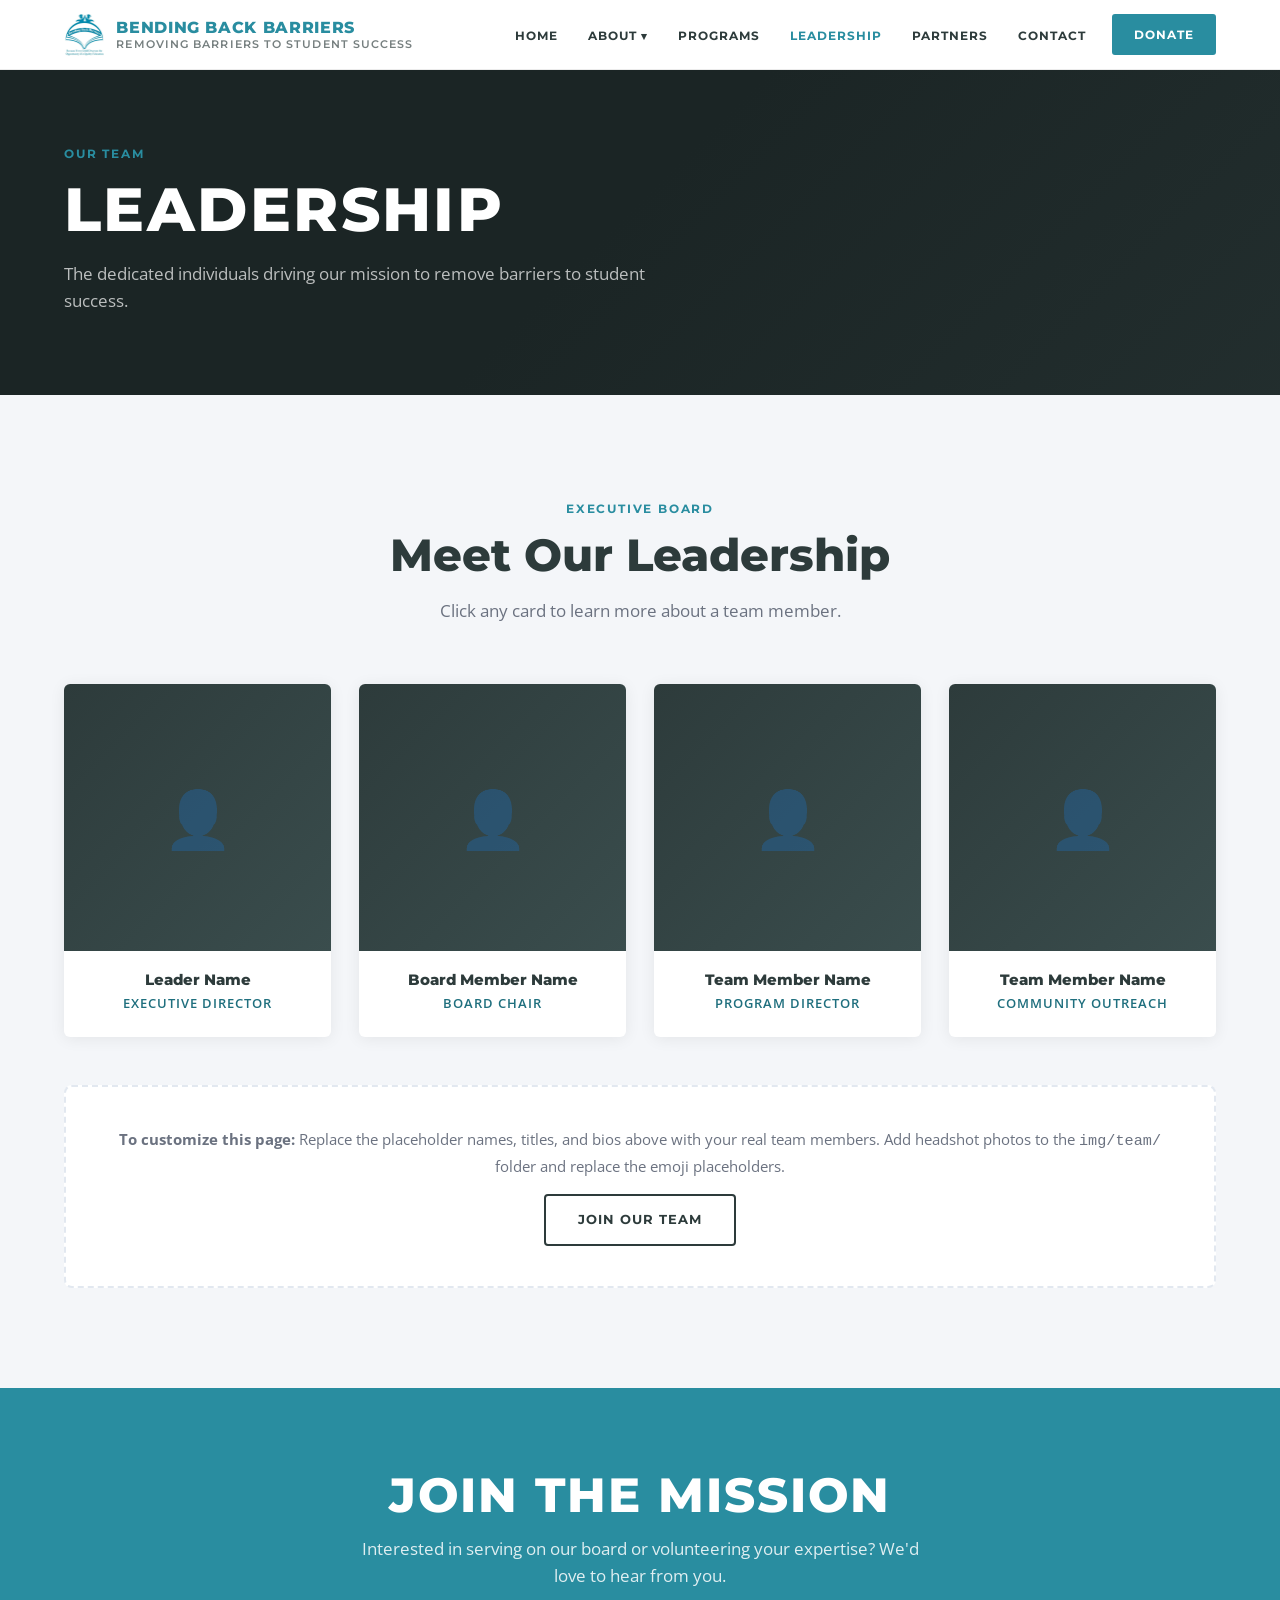
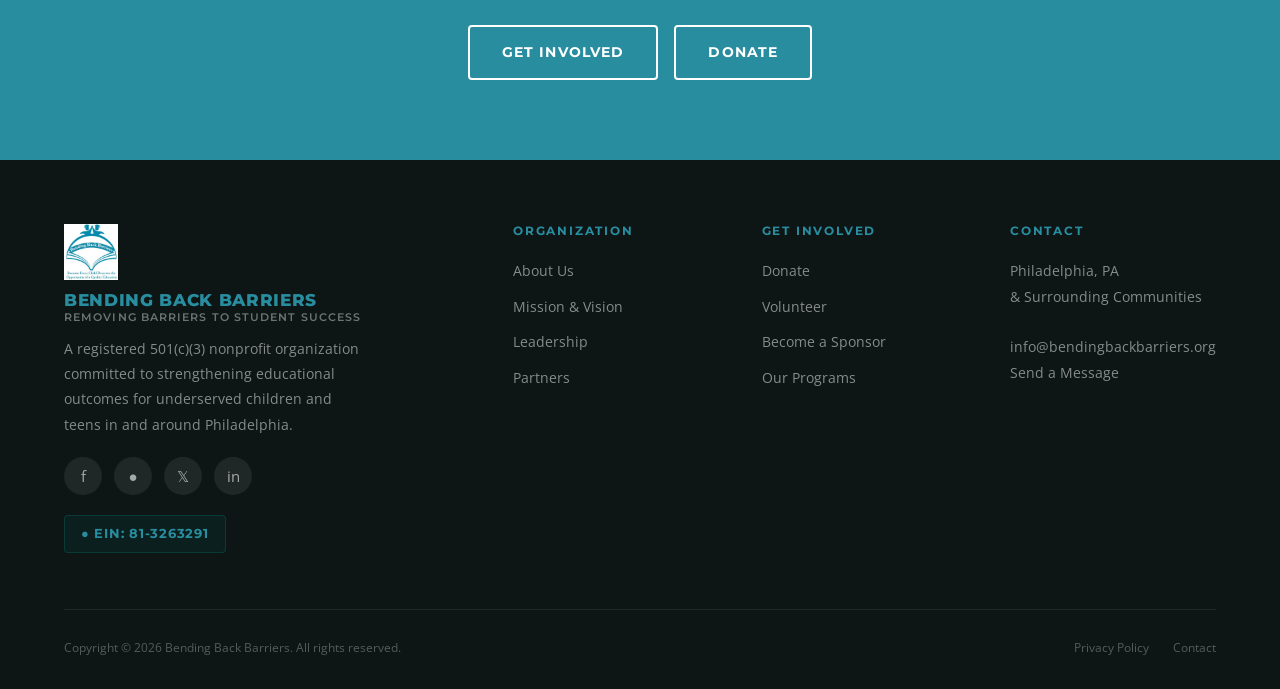
==== team.html @ 06e49d71 "Initial repository commit" ====
<!DOCTYPE html>
<html lang="en">
<head>
  <meta charset="UTF-8" />
  <meta name="viewport" content="width=device-width, initial-scale=1.0" />
  <meta name="description" content="Meet the leadership team behind Bending Back Barriers." />
  <title>Leadership | Bending Back Barriers</title>
  <link rel="preconnect" href="https://fonts.googleapis.com" />
  <link rel="preconnect" href="https://fonts.gstatic.com" crossorigin />
  <link href="https://fonts.googleapis.com/css2?family=Montserrat:wght@400;600;700;800;900&family=Open+Sans:wght@400;500;600&display=swap" rel="stylesheet" />
  <link rel="stylesheet" href="css/styles.css" />
  <link rel="icon" type="image/svg+xml" href="img/favicon.svg" />
  <style>
    .bio-modal-overlay {
      display: none;
      position: fixed;
      inset: 0;
      background: rgba(0,0,0,0.7);
      z-index: 2000;
      align-items: center;
      justify-content: center;
      padding: 24px;
    }
    .bio-modal-overlay.open { display: flex; }
    .bio-modal {
      background: var(--white);
      border-radius: 8px;
      max-width: 560px;
      width: 100%;
      padding: 40px;
      position: relative;
      max-height: 90vh;
      overflow-y: auto;
    }
    .bio-modal-close {
      position: absolute;
      top: 16px; right: 20px;
      background: none;
      border: none;
      font-size: 1.6rem;
      cursor: pointer;
      color: var(--gray);
      line-height: 1;
    }
    .bio-modal h3 {
      font-size: 1.3rem;
      color: var(--navy);
      margin-bottom: 4px;
    }
    .bio-modal .role {
      font-size: 0.8rem;
      text-transform: uppercase;
      letter-spacing: 0.1em;
      color: var(--gold-dark);
      font-weight: 700;
      margin-bottom: 20px;
    }
    .bio-modal p {
      color: var(--gray);
      font-size: 0.95rem;
      line-height: 1.8;
    }
    .team-card { cursor: pointer; }
  </style>
</head>
<body>

  <!-- NAVIGATION -->
  <nav id="navbar">
    <a href="index.html" class="nav-logo">
      <img src="img/Bending-Back-Barriers-Logo.png" alt="Bending Back Barriers logo" class="nav-logo-img" />
      <div class="nav-logo-text">Bending Back Barriers<span>Removing Barriers to Student Success</span></div>
    </a>
    <ul class="nav-links">
      <li><a href="index.html">Home</a></li>
      <li class="nav-dropdown">
        <a href="about.html">About</a>
        <ul class="dropdown-menu">
          <li><a href="about.html#mission">Mission &amp; Vision</a></li>
          <li><a href="about.html#values">Our Values</a></li>
          <li><a href="about.html#story">Our Story</a></li>
        </ul>
      </li>
      <li><a href="programs.html">Programs</a></li>
      <li><a href="team.html" class="active">Leadership</a></li>
      <li><a href="partners.html">Partners</a></li>
      <li><a href="contact.html">Contact</a></li>
      <li><a href="donate.html" class="btn btn-gold">Donate</a></li>
    </ul>
    <button class="hamburger" id="hamburger" aria-label="Open menu">
      <span></span><span></span><span></span>
    </button>
  </nav>
  <nav class="mobile-nav" id="mobile-nav">
    <a href="index.html">Home</a>
    <a href="about.html">About</a>
    <a href="programs.html">Programs</a>
    <a href="team.html">Leadership</a>
    <a href="partners.html">Partners</a>
    <a href="contact.html">Contact</a>
    <a href="donate.html" class="btn btn-gold">Donate Now</a>
  </nav>

  <!-- PAGE HERO -->
  <section class="page-hero">
    <div class="container">
      <div class="page-hero-content">
        <span class="section-label">Our Team</span>
        <h1>Leadership</h1>
        <p>The dedicated individuals driving our mission to remove barriers to student success.</p>
      </div>
    </div>
  </section>

  <!-- TEAM -->
  <section class="team-page">
    <div class="container">
      <div style="text-align:center;margin-bottom:16px;">
        <span class="section-label">Executive Board</span>
        <h2 class="section-title">Meet Our Leadership</h2>
        <p class="section-sub" style="margin:0 auto;">Click any card to learn more about a team member.</p>
      </div>

      <div class="team-page-grid">
        <!-- Add real team members below. Replace emoji with <img src="img/team/name.jpg" alt="Name"> -->

        <div class="team-card" onclick="openBio('Leader Name', 'Executive Director', 'Add a bio here. Describe this person\'s background, their passion for the mission, and their role within the organization.')">
          <div class="team-photo">👤</div>
          <div class="team-info">
            <h4>Leader Name</h4>
            <p>Executive Director</p>
          </div>
        </div>

        <div class="team-card" onclick="openBio('Board Member Name', 'Board Chair', 'Add a bio here. Describe this person\'s background, their passion for the mission, and their role within the organization.')">
          <div class="team-photo">👤</div>
          <div class="team-info">
            <h4>Board Member Name</h4>
            <p>Board Chair</p>
          </div>
        </div>

        <div class="team-card" onclick="openBio('Team Member Name', 'Program Director', 'Add a bio here. Describe this person\'s background, their passion for the mission, and their role within the organization.')">
          <div class="team-photo">👤</div>
          <div class="team-info">
            <h4>Team Member Name</h4>
            <p>Program Director</p>
          </div>
        </div>

        <div class="team-card" onclick="openBio('Team Member Name', 'Community Outreach Coordinator', 'Add a bio here. Describe this person\'s background, their passion for the mission, and their role within the organization.')">
          <div class="team-photo">👤</div>
          <div class="team-info">
            <h4>Team Member Name</h4>
            <p>Community Outreach</p>
          </div>
        </div>

        <!-- Add more team members by duplicating a .team-card block above -->
      </div>

      <div style="background:var(--white);border-radius:8px;padding:40px;margin-top:48px;border:2px dashed #e2e8f0;text-align:center;">
        <p style="color:var(--gray);font-size:0.95rem;margin-bottom:16px;">
          <strong>To customize this page:</strong> Replace the placeholder names, titles, and bios above with your real team members.
          Add headshot photos to the <code>img/team/</code> folder and replace the emoji placeholders.
        </p>
        <a href="contact.html" class="btn btn-outline-navy" style="font-size:0.8rem;">Join Our Team</a>
      </div>
    </div>
  </section>

  <!-- BIO MODAL -->
  <div class="bio-modal-overlay" id="bio-modal" onclick="closeBio(event)">
    <div class="bio-modal">
      <button class="bio-modal-close" onclick="closeBio()">&times;</button>
      <h3 id="bio-name"></h3>
      <div class="role" id="bio-role"></div>
      <p id="bio-text"></p>
    </div>
  </div>

  <!-- CTA -->
  <section id="cta-banner">
    <div class="container">
      <h2>Join the Mission</h2>
      <p>Interested in serving on our board or volunteering your expertise? We'd love to hear from you.</p>
      <div style="display:flex;gap:16px;justify-content:center;flex-wrap:wrap;">
        <a href="contact.html?interest=volunteer" class="btn btn-outline-navy">Get Involved</a>
        <a href="donate.html" class="btn btn-outline-navy">Donate</a>
      </div>
    </div>
  </section>

  <!-- FOOTER -->
  <footer id="footer">
    <div class="container">
      <div class="footer-grid">
        <div class="footer-brand">
          <img src="img/Bending-Back-Barriers-Logo.png" alt="Bending Back Barriers logo" class="footer-logo-img" />
          <div class="nav-logo-text">Bending Back Barriers<span>Removing Barriers to Student Success</span></div>
          <p>A registered 501(c)(3) nonprofit organization committed to strengthening educational outcomes for underserved children and teens in and around Philadelphia.</p>
          <div class="footer-social">
            <a href="#" class="social-btn" aria-label="Facebook">f</a>
            <a href="#" class="social-btn" aria-label="Instagram">&#9679;</a>
            <a href="#" class="social-btn" aria-label="Twitter/X">𝕏</a>
            <a href="#" class="social-btn" aria-label="LinkedIn">in</a>
          </div>
          <div class="ein-badge">&#9679; EIN: 81-3263291</div>
        </div>
        <div class="footer-col">
          <h4>Organization</h4>
          <ul>
            <li><a href="about.html">About Us</a></li>
            <li><a href="about.html#mission">Mission &amp; Vision</a></li>
            <li><a href="team.html">Leadership</a></li>
            <li><a href="partners.html">Partners</a></li>
          </ul>
        </div>
        <div class="footer-col">
          <h4>Get Involved</h4>
          <ul>
            <li><a href="donate.html">Donate</a></li>
            <li><a href="contact.html?interest=volunteer">Volunteer</a></li>
            <li><a href="contact.html?interest=partner">Become a Sponsor</a></li>
            <li><a href="programs.html">Our Programs</a></li>
          </ul>
        </div>
        <div class="footer-col">
          <h4>Contact</h4>
          <address>
            Philadelphia, PA<br/>&amp; Surrounding Communities<br/><br/>
            <a href="mailto:info@bendingbackbarriers.org">info@bendingbackbarriers.org</a><br/>
            <a href="contact.html">Send a Message</a>
          </address>
        </div>
      </div>
      <div class="footer-bottom">
        <p>Copyright &copy; <span id="year"></span> Bending Back Barriers. All rights reserved.</p>
        <div class="footer-bottom-links">
          <a href="privacy.html">Privacy Policy</a>
          <a href="contact.html">Contact</a>
        </div>
      </div>
    </div>
  </footer>

  <script src="js/main.js"></script>
  <script>
    document.getElementById('year').textContent = new Date().getFullYear();

    function openBio(name, role, bio) {
      document.getElementById('bio-name').textContent = name;
      document.getElementById('bio-role').textContent = role;
      document.getElementById('bio-text').textContent = bio;
      document.getElementById('bio-modal').classList.add('open');
      document.body.style.overflow = 'hidden';
    }

    function closeBio(e) {
      if (!e || e.target === document.getElementById('bio-modal') || e.currentTarget.tagName === 'BUTTON') {
        document.getElementById('bio-modal').classList.remove('open');
        document.body.style.overflow = '';
      }
    }
  </script>
</body>
</html>
---- css/styles.css ----
/* =============================================
   BENDING BACK BARRIERS — Main Stylesheet
   Inspired by vonmiller.org layout
   ============================================= */

/* --- Reset & Base --- */
*, *::before, *::after {
  box-sizing: border-box;
  margin: 0;
  padding: 0;
}

:root {
  /* Brand palette: Teal · White · Charcoal */
  --teal:          #298da0;
  --teal-dark:     #1f6f7e;
  --teal-light:    #e3f3f7;
  --charcoal:      #2D3B3B;
  --charcoal-dark: #1B2525;
  --charcoal-mid:  #3A4D4D;
  /* Legacy aliases — existing var() references resolve to new brand colors */
  --navy:      #2D3B3B;
  --navy-dark: #1B2525;
  --gold:      #298da0;
  --gold-dark: #1f6f7e;
  --white:   #ffffff;
  --light:   #f4f6f9;
  --gray:    #6b7280;
  --dark:    #1c1c1e;
  --font-heading: 'Montserrat', sans-serif;
  --font-body:    'Open Sans', sans-serif;
}

html { scroll-behavior: smooth; }

body {
  font-family: var(--font-body);
  color: var(--dark);
  background: var(--white);
  line-height: 1.6;
}

img { max-width: 100%; height: auto; display: block; }
a  { text-decoration: none; color: inherit; }
ul { list-style: none; }

/* --- Typography --- */
h1, h2, h3, h4, h5 {
  font-family: var(--font-heading);
  font-weight: 800;
  line-height: 1.15;
}

/* --- Utility --- */
.container {
  width: 90%;
  max-width: 1200px;
  margin: 0 auto;
}

.btn {
  display: inline-block;
  padding: 14px 32px;
  border-radius: 4px;
  font-family: var(--font-heading);
  font-weight: 700;
  font-size: 0.9rem;
  letter-spacing: 0.08em;
  text-transform: uppercase;
  cursor: pointer;
  transition: background 0.25s, color 0.25s, transform 0.15s;
  border: 2px solid transparent;
}
.btn:hover { transform: translateY(-2px); }

.btn-gold {
  background: var(--teal);
  color: var(--white);
  border-color: var(--teal);
}
.btn-gold:hover { background: var(--teal-dark); border-color: var(--teal-dark); }

.btn-outline-white {
  background: transparent;
  color: var(--white);
  border-color: var(--white);
}
.btn-outline-white:hover { background: var(--white); color: var(--charcoal-dark); }

.btn-outline-navy {
  background: transparent;
  color: var(--charcoal);
  border-color: var(--charcoal);
}
.btn-outline-navy:hover { background: var(--charcoal); color: var(--white); }

.section-label {
  display: inline-block;
  font-family: var(--font-heading);
  font-size: 0.75rem;
  font-weight: 700;
  letter-spacing: 0.15em;
  text-transform: uppercase;
  color: var(--teal);
  margin-bottom: 12px;
}

.section-title {
  font-size: clamp(1.8rem, 4vw, 2.8rem);
  color: var(--charcoal);
  margin-bottom: 16px;
}

.section-title.light { color: var(--white); }

.section-sub {
  font-size: 1.05rem;
  color: var(--gray);
  max-width: 640px;
  margin-bottom: 40px;
}

.section-sub.light { color: rgba(255,255,255,0.8); }

/* =============================================
   NAVIGATION
   ============================================= */
#navbar {
  position: fixed;
  top: 0; left: 0; right: 0;
  z-index: 1000;
  background: var(--white);
  border-bottom: 1px solid rgba(0,0,0,0.08);
  padding: 0 5%;
  height: 70px;
  display: flex;
  align-items: center;
  justify-content: space-between;
  transition: box-shadow 0.3s;
}

#navbar.scrolled {
  box-shadow: 0 2px 20px rgba(0,0,0,0.1);
}

.nav-logo {
  display: flex;
  align-items: center;
  gap: 12px;
}

.nav-logo-img {
  height: 42px;
  width: auto;
  object-fit: contain;
}

.nav-logo-text {
  font-family: var(--font-heading);
  font-weight: 800;
  font-size: 1rem;
  color: var(--teal);
  line-height: 1.2;
  text-transform: uppercase;
  letter-spacing: 0.04em;
}

.nav-logo-text span {
  display: block;
  color: var(--charcoal);
  font-size: 0.68rem;
  letter-spacing: 0.1em;
  font-weight: 600;
  opacity: 0.65;
}

.nav-links {
  display: flex;
  align-items: center;
  gap: 6px;
}

.nav-links a {
  color: var(--charcoal);
  font-family: var(--font-heading);
  font-size: 0.78rem;
  font-weight: 700;
  letter-spacing: 0.08em;
  text-transform: uppercase;
  padding: 8px 12px;
  border-radius: 3px;
  transition: color 0.2s, background 0.2s;
}

.nav-links a:hover,
.nav-links a.active { color: var(--teal); }

.nav-links .btn-gold {
  padding: 9px 20px;
  font-size: 0.75rem;
  margin-left: 8px;
  color: var(--white) !important;
}

/* Dropdown */
.nav-dropdown {
  position: relative;
}
.nav-dropdown > a::after {
  content: ' ▾';
  font-size: 0.7rem;
}
.dropdown-menu {
  display: none;
  position: absolute;
  top: 100%;
  left: 0;
  background: var(--white);
  min-width: 200px;
  border-top: 3px solid var(--teal);
  box-shadow: 0 8px 24px rgba(0,0,0,0.12);
  z-index: 100;
}
.nav-dropdown:hover .dropdown-menu { display: block; }
.dropdown-menu a {
  display: block;
  padding: 12px 20px;
  font-size: 0.78rem;
  color: var(--charcoal);
  border-bottom: 1px solid rgba(0,0,0,0.06);
}
.dropdown-menu a:hover { background: var(--teal-light); color: var(--teal-dark); }

/* Hamburger */
.hamburger {
  display: none;
  flex-direction: column;
  gap: 5px;
  cursor: pointer;
  background: none;
  border: none;
  padding: 4px;
}
.hamburger span {
  width: 26px;
  height: 2px;
  background: var(--charcoal);
  border-radius: 2px;
  transition: all 0.3s;
}

/* Mobile nav */
.mobile-nav {
  display: none;
  position: fixed;
  top: 70px; left: 0; right: 0; bottom: 0;
  background: var(--charcoal-dark);
  z-index: 999;
  overflow-y: auto;
  padding: 24px 5%;
  flex-direction: column;
  gap: 4px;
}
.mobile-nav.open { display: flex; }
.mobile-nav a {
  color: var(--white);
  font-family: var(--font-heading);
  font-size: 1rem;
  font-weight: 700;
  text-transform: uppercase;
  letter-spacing: 0.08em;
  padding: 14px 0;
  border-bottom: 1px solid rgba(255,255,255,0.1);
}
.mobile-nav a:hover { color: var(--teal); }
.mobile-nav .btn-gold { margin-top: 20px; text-align: center; border-bottom: none; }

/* =============================================
   HERO
   ============================================= */
#hero {
  position: relative;
  min-height: 100vh;
  display: flex;
  align-items: center;
  background: var(--navy-dark);
  overflow: hidden;
}

.hero-bg {
  position: absolute;
  inset: 0;
  background-image: url('../img/hero-bg.jpg');
  background-size: cover;
  background-position: center;
  opacity: 0.22;
}

.hero-overlay {
  position: absolute;
  inset: 0;
  background: linear-gradient(135deg, var(--charcoal-dark) 45%, rgba(27,37,37,0.45) 100%);
}

.hero-content {
  position: relative;
  z-index: 2;
  padding: 120px 0 80px;
}

.hero-eyebrow {
  display: inline-flex;
  align-items: center;
  gap: 10px;
  font-family: var(--font-heading);
  font-size: 0.75rem;
  font-weight: 700;
  letter-spacing: 0.18em;
  text-transform: uppercase;
  color: var(--gold);
  margin-bottom: 20px;
}

.hero-eyebrow::before {
  content: '';
  width: 36px;
  height: 2px;
  background: var(--teal);
}

.hero-title {
  font-size: clamp(2.4rem, 7vw, 5.5rem);
  color: var(--white);
  text-transform: uppercase;
  letter-spacing: 0.02em;
  margin-bottom: 12px;
  max-width: 820px;
}

.hero-title .accent { color: var(--teal); }

.hero-subtitle {
  font-size: clamp(1rem, 2.5vw, 1.25rem);
  color: rgba(255,255,255,0.8);
  max-width: 580px;
  margin-bottom: 40px;
  font-weight: 400;
}

.hero-actions {
  display: flex;
  flex-wrap: wrap;
  gap: 16px;
}

.hero-stats {
  position: relative;
  z-index: 2;
  display: flex;
  gap: 48px;
  padding: 40px 0 80px;
  flex-wrap: wrap;
}

.hero-stat {
  text-align: left;
}

.hero-stat-number {
  font-family: var(--font-heading);
  font-size: 2.8rem;
  font-weight: 800;
  color: var(--teal);
  line-height: 1;
}

.hero-stat-label {
  font-size: 0.8rem;
  color: rgba(255,255,255,0.65);
  text-transform: uppercase;
  letter-spacing: 0.1em;
  font-weight: 600;
  margin-top: 4px;
}

/* =============================================
   HOW CAN YOU HELP
   ============================================= */
#help {
  background: var(--charcoal);
  padding: 80px 0;
}

.help-header {
  text-align: center;
  margin-bottom: 56px;
}

.help-header .section-title { color: var(--white); }
.help-header .section-label { font-size: 0.8rem; }

.help-header h2 {
  font-size: clamp(2rem, 5vw, 3.5rem);
  color: var(--white);
  text-transform: uppercase;
  letter-spacing: 0.04em;
}

.help-grid {
  display: grid;
  grid-template-columns: repeat(auto-fit, minmax(240px, 1fr));
  gap: 18px;
}

.help-card {
  background: var(--charcoal-dark);
  padding: 34px 24px;
  text-align: center;
  border: 1px solid rgba(255,255,255,0.12);
  transition: background 0.3s, color 0.3s, transform 0.25s, box-shadow 0.25s;
  display: flex;
  flex-direction: column;
  align-items: center;
  justify-content: center;
  gap: 22px;
  aspect-ratio: 1 / 1;
  min-height: 250px;
  position: relative;
  overflow: hidden;
}

.help-card::after {
  content: '';
  position: absolute;
  width: 120px;
  height: 120px;
  right: -70px;
  top: -70px;
  background: rgba(255,255,255,0.08);
  transform: rotate(45deg);
  transition: opacity 0.3s;
  opacity: 0;
}

.help-card:hover {
  background: var(--teal);
  transform: translateY(-6px);
  box-shadow: 0 18px 36px rgba(0, 0, 0, 0.28);
}

.help-card:hover::after {
  opacity: 1;
}

.help-icon {
  width: 86px;
  height: 86px;
  border: 3px solid rgba(255,255,255,0.95);
  border-radius: 8px;
  display: flex;
  align-items: center;
  justify-content: center;
  font-family: var(--font-heading);
  font-size: 0.7rem;
  font-weight: 800;
  letter-spacing: 0.12em;
  text-transform: uppercase;
  color: rgba(255,255,255,0.95);
  flex-shrink: 0;
}

.help-card h3 {
  font-size: clamp(1.65rem, 2.8vw, 2.55rem);
  color: var(--white);
  text-transform: uppercase;
  letter-spacing: 0.03em;
  line-height: 1.12;
}

/* =============================================
   ABOUT / MISSION
   ============================================= */
#about {
  padding: 100px 0;
  background: var(--white);
}

.about-grid {
  display: grid;
  grid-template-columns: 1fr 1fr;
  gap: 80px;
  align-items: center;
}

.about-image-wrap {
  position: relative;
}

.about-image-wrap::before {
  content: '';
  position: absolute;
  top: -20px;
  left: -20px;
  right: 20px;
  bottom: 20px;
  border: 4px solid var(--teal);
  z-index: 0;
  border-radius: 4px;
}

.about-image-wrap img,
.about-image-placeholder {
  position: relative;
  z-index: 1;
  width: 100%;
  border-radius: 4px;
}

.about-image-placeholder {
  aspect-ratio: 4/3;
  background: linear-gradient(135deg, var(--charcoal) 0%, var(--charcoal-dark) 100%);
  display: flex;
  flex-direction: column;
  align-items: center;
  justify-content: center;
  color: var(--white);
  font-family: var(--font-heading);
  font-size: 0.85rem;
  text-transform: uppercase;
  letter-spacing: 0.1em;
  gap: 12px;
  opacity: 0.9;
}

.about-image-placeholder span { font-size: 3rem; }

.about-text .section-label { margin-bottom: 8px; }

.about-text h2 {
  font-size: clamp(1.8rem, 3.5vw, 2.6rem);
  color: var(--charcoal);
  margin-bottom: 20px;
}

.about-text p {
  color: #4a5568;
  margin-bottom: 16px;
  font-size: 1rem;
}

.about-text .btn { margin-top: 12px; }

/* Mission / Vision cards */
.mv-grid {
  display: grid;
  grid-template-columns: 1fr 1fr;
  gap: 24px;
  margin-top: 40px;
}

.mv-card {
  background: var(--teal-light);
  border-left: 5px solid var(--teal);
  padding: 28px 28px;
  border-radius: 0 4px 4px 0;
}

.mv-card h4 {
  font-size: 0.75rem;
  text-transform: uppercase;
  letter-spacing: 0.15em;
  color: var(--teal-dark);
  margin-bottom: 10px;
}

.mv-card p {
  font-size: 0.9rem;
  color: #4a5568;
  line-height: 1.7;
  margin: 0;
}

/* =============================================
   IMPACT NUMBERS
   ============================================= */
#impact {
  background: var(--charcoal-dark);
  padding: 80px 0;
}

.impact-header {
  text-align: center;
  margin-bottom: 56px;
}

.impact-grid {
  display: grid;
  grid-template-columns: repeat(auto-fit, minmax(200px, 1fr));
  gap: 32px;
  text-align: center;
}

.impact-item {
  padding: 32px 16px;
  border: 1px solid rgba(255,255,255,0.1);
  border-radius: 4px;
  transition: border-color 0.3s;
}

.impact-item:hover { border-color: var(--teal); }

.impact-number {
  font-family: var(--font-heading);
  font-size: 3rem;
  font-weight: 800;
  color: var(--teal);
  line-height: 1;
  margin-bottom: 8px;
}

.impact-label {
  font-size: 0.85rem;
  color: rgba(255,255,255,0.7);
  text-transform: uppercase;
  letter-spacing: 0.12em;
  font-weight: 600;
}

/* =============================================
   PROGRAMS
   ============================================= */
#programs {
  padding: 100px 0;
  background: var(--light);
}

.programs-header {
  text-align: center;
  margin-bottom: 60px;
}

.programs-header .section-sub { margin: 0 auto 40px; }

.programs-grid {
  display: grid;
  grid-template-columns: repeat(auto-fit, minmax(300px, 1fr));
  gap: 28px;
}

.program-card {
  background: var(--white);
  border-radius: 6px;
  overflow: hidden;
  box-shadow: 0 2px 16px rgba(0,0,0,0.07);
  transition: transform 0.3s, box-shadow 0.3s;
}

.program-card:hover {
  transform: translateY(-6px);
  box-shadow: 0 12px 32px rgba(0,0,0,0.13);
}

.program-card-top {
  height: 5px;
  background: var(--teal);
}

.program-card-body {
  padding: 32px 28px 36px;
}

.program-icon {
  font-size: 2.2rem;
  margin-bottom: 16px;
}

.program-card h3 {
  font-size: 1.1rem;
  color: var(--charcoal);
  margin-bottom: 12px;
  text-transform: uppercase;
  letter-spacing: 0.06em;
}

.program-card p {
  font-size: 0.9rem;
  color: var(--gray);
  line-height: 1.75;
}

/* =============================================
   INFO CARDS (Impact / Need / Why — like vonmiller)
   ============================================= */
#info-cards {
  padding: 100px 0 110px;
  background: var(--charcoal-dark);
}

.info-cards-header {
  text-align: left;
  margin-bottom: 54px;
}

.info-cards-header .section-title {
  color: var(--white);
}

.info-cards-grid {
  display: grid;
  grid-template-columns: repeat(3, 1fr);
  gap: 48px;
}

.info-card {
  padding: 0;
  text-align: left;
}

.info-image-placeholder {
  width: 100%;
  aspect-ratio: 16 / 9;
  margin-bottom: 24px;
  background: linear-gradient(135deg, rgba(255,255,255,0.18), rgba(255,255,255,0.07));
  border: 1px solid rgba(255,255,255,0.18);
  color: rgba(255,255,255,0.78);
  display: flex;
  align-items: center;
  justify-content: center;
  font-family: var(--font-heading);
  font-weight: 700;
  font-size: 0.75rem;
  letter-spacing: 0.1em;
  text-transform: uppercase;
}

.info-card h3 {
  font-size: 2.2rem;
  color: var(--white);
  text-transform: uppercase;
  letter-spacing: 0.03em;
  margin-bottom: 20px;
}

.info-card p {
  font-size: 1.04rem;
  color: rgba(255,255,255,0.88);
  line-height: 1.55;
  margin-bottom: 0;
  max-width: 98%;
}

/* =============================================
   TEAM SECTION
   ============================================= */
#team-preview {
  padding: 100px 0;
  background: var(--light);
}

.team-header {
  text-align: center;
  margin-bottom: 60px;
}

.team-grid {
  display: grid;
  grid-template-columns: repeat(auto-fit, minmax(220px, 1fr));
  gap: 28px;
}

.team-card {
  background: var(--white);
  border-radius: 6px;
  overflow: hidden;
  text-align: center;
  box-shadow: 0 2px 16px rgba(0,0,0,0.07);
  transition: transform 0.3s;
}

.team-card:hover { transform: translateY(-4px); }

.team-photo {
  width: 100%;
  aspect-ratio: 1;
  background: linear-gradient(135deg, var(--charcoal) 0%, var(--charcoal-mid) 100%);
  display: flex;
  align-items: center;
  justify-content: center;
  font-size: 3.5rem;
  color: rgba(255,255,255,0.3);
}

.team-info {
  padding: 20px 16px 24px;
}

.team-info h4 {
  font-size: 0.95rem;
  color: var(--charcoal);
  margin-bottom: 4px;
}

.team-info p {
  font-size: 0.8rem;
  color: var(--teal-dark);
  text-transform: uppercase;
  letter-spacing: 0.08em;
  font-weight: 600;
}

/* =============================================
   PARTNERS / SPONSORS
   ============================================= */
#partners {
  padding: 80px 0;
  background: var(--charcoal-dark);
}

.partners-header {
  text-align: center;
  margin-bottom: 48px;
}

.partners-header h2 {
  font-size: 0.85rem;
  color: var(--charcoal);
  font-weight: 700;
  letter-spacing: 0.2em;
  text-transform: uppercase;
  color: rgba(255,255,255,0.5);
}

.partners-header h2 span {
  color: var(--teal);
}

.partners-logos {
  display: flex;
  flex-wrap: wrap;
  gap: 24px;
  justify-content: center;
  align-items: center;
}

.partner-badge {
  background: rgba(255,255,255,0.06);
  border: 1px solid rgba(255,255,255,0.1);
  border-radius: 6px;
  padding: 20px 36px;
  font-family: var(--font-heading);
  font-size: 0.85rem;
  font-weight: 700;
  color: rgba(255,255,255,0.6);
  letter-spacing: 0.05em;
  text-transform: uppercase;
  transition: background 0.3s, color 0.3s;
}

.partner-badge:hover {
  background: rgba(0,137,123,0.15);
  color: var(--teal);
  border-color: var(--teal);
}

/* =============================================
   CTA BANNER
   ============================================= */
#cta-banner {
  background: var(--teal);
  padding: 80px 0;
  text-align: center;
}

#cta-banner h2 {
  font-size: clamp(1.8rem, 4vw, 3rem);
  color: var(--white);
  text-transform: uppercase;
  letter-spacing: 0.04em;
  margin-bottom: 12px;
}

#cta-banner p {
  font-size: 1.05rem;
  color: rgba(255,255,255,0.85);
  max-width: 560px;
  margin: 0 auto 36px;
}

/* On teal banner, outline buttons use white */
#cta-banner .btn-outline-navy {
  color: var(--white);
  border-color: var(--white);
  background: transparent;
}
#cta-banner .btn-outline-navy:hover {
  background: var(--white);
  color: var(--teal);
}

/* =============================================
   FOOTER
   ============================================= */
#footer {
  background: #0d1515;
  padding: 64px 0 32px;
}

.footer-grid {
  display: grid;
  grid-template-columns: 2fr 1fr 1fr 1fr;
  gap: 48px;
  margin-bottom: 56px;
}

.footer-brand p {
  font-size: 0.88rem;
  color: rgba(255,255,255,0.5);
  max-width: 300px;
  line-height: 1.8;
  margin: 12px 0 20px;
}

/* Teal logo clearly visible on dark footer */
#footer .nav-logo-text {
  color: var(--teal);
  font-size: 1.05rem;
}
#footer .nav-logo-text span {
  color: rgba(255,255,255,0.4);
  opacity: 1;
}

.footer-logo-img {
  height: 56px;
  width: auto;
  margin-bottom: 10px;
  object-fit: contain;
}

.footer-social {
  display: flex;
  gap: 12px;
  margin-top: 4px;
}

.social-btn {
  width: 38px;
  height: 38px;
  background: rgba(255,255,255,0.08);
  border-radius: 50%;
  display: flex;
  align-items: center;
  justify-content: center;
  font-size: 0.95rem;
  color: rgba(255,255,255,0.6);
  transition: background 0.2s, color 0.2s;
}

.social-btn:hover { background: var(--teal); color: var(--white); }

.footer-col h4 {
  font-family: var(--font-heading);
  font-size: 0.75rem;
  font-weight: 700;
  letter-spacing: 0.15em;
  text-transform: uppercase;
  color: var(--teal);
  margin-bottom: 20px;
}

.footer-col ul {
  display: flex;
  flex-direction: column;
  gap: 10px;
}

.footer-col ul li a {
  font-size: 0.88rem;
  color: rgba(255,255,255,0.5);
  transition: color 0.2s;
}

.footer-col ul li a:hover { color: var(--white); }

.footer-col address {
  font-style: normal;
  font-size: 0.88rem;
  color: rgba(255,255,255,0.5);
  line-height: 1.8;
}

.footer-col address a {
  color: rgba(255,255,255,0.5);
  transition: color 0.2s;
}

.footer-col address a:hover { color: var(--white); }

.footer-bottom {
  border-top: 1px solid rgba(255,255,255,0.08);
  padding-top: 28px;
  display: flex;
  justify-content: space-between;
  align-items: center;
  flex-wrap: wrap;
  gap: 16px;
}

.footer-bottom p {
  font-size: 0.78rem;
  color: rgba(255,255,255,0.3);
}

.footer-bottom a {
  color: rgba(255,255,255,0.3);
  font-size: 0.78rem;
  transition: color 0.2s;
}

.footer-bottom a:hover { color: var(--white); }

.footer-bottom-links {
  display: flex;
  gap: 24px;
}

/* =============================================
   PAGE HERO (inner pages)
   ============================================= */
.page-hero {
  background: var(--charcoal-dark);
  padding: 140px 0 80px;
  position: relative;
  overflow: hidden;
}

.page-hero::before {
  content: '';
  position: absolute;
  inset: 0;
  background: linear-gradient(135deg, var(--charcoal-dark) 50%, rgba(45,59,59,0.4));
}

.page-hero-content {
  position: relative;
  z-index: 2;
}

.page-hero-content .section-label { margin-bottom: 12px; }

.page-hero-content h1 {
  font-size: clamp(2rem, 5vw, 3.8rem);
  color: var(--white);
  text-transform: uppercase;
  letter-spacing: 0.04em;
  margin-bottom: 16px;
}

.page-hero-content p {
  font-size: 1.05rem;
  color: rgba(255,255,255,0.7);
  max-width: 600px;
}

/* =============================================
   ABOUT PAGE
   ============================================= */
.about-page-section {
  padding: 100px 0;
}

.about-page-section.alt { background: var(--light); }

.two-col {
  display: grid;
  grid-template-columns: 1fr 1fr;
  gap: 72px;
  align-items: start;
}

.two-col.flip { direction: rtl; }
.two-col.flip > * { direction: ltr; }

.content-block h2 {
  font-size: clamp(1.6rem, 3vw, 2.2rem);
  color: var(--charcoal);
  margin-bottom: 20px;
}

.content-block p {
  color: #4a5568;
  font-size: 0.97rem;
  line-height: 1.85;
  margin-bottom: 16px;
}

.values-list {
  margin-top: 24px;
  display: flex;
  flex-direction: column;
  gap: 16px;
}

.value-item {
  display: flex;
  gap: 16px;
  align-items: flex-start;
}

.value-icon {
  width: 44px;
  height: 44px;
  background: var(--teal);
  border-radius: 50%;
  display: flex;
  align-items: center;
  justify-content: center;
  font-size: 1.1rem;
  flex-shrink: 0;
}

.value-text h4 {
  font-size: 0.9rem;
  color: var(--charcoal);
  margin-bottom: 4px;
  text-transform: uppercase;
  letter-spacing: 0.06em;
}

.value-text p {
  font-size: 0.85rem;
  color: var(--gray);
  margin: 0;
}

/* =============================================
   PROGRAMS PAGE
   ============================================= */
.programs-page {
  padding: 100px 0;
}

.programs-page-grid {
  display: grid;
  grid-template-columns: repeat(auto-fit, minmax(340px, 1fr));
  gap: 32px;
  margin-top: 60px;
}

.program-detail-card {
  background: var(--white);
  border-radius: 8px;
  overflow: hidden;
  box-shadow: 0 2px 20px rgba(0,0,0,0.07);
}

.program-detail-header {
  background: var(--charcoal);
  padding: 32px 32px 28px;
}

.program-detail-header .program-icon { font-size: 2.4rem; margin-bottom: 12px; }

.program-detail-header h3 {
  font-size: 1.1rem;
  color: var(--white);
  text-transform: uppercase;
  letter-spacing: 0.08em;
}

.program-detail-body {
  padding: 28px 32px 36px;
}

.program-detail-body p {
  color: var(--gray);
  font-size: 0.92rem;
  line-height: 1.8;
  margin-bottom: 20px;
}

.program-features {
  display: flex;
  flex-direction: column;
  gap: 10px;
}

.program-feature {
  display: flex;
  align-items: center;
  gap: 10px;
  font-size: 0.88rem;
  color: #4a5568;
}

.program-feature::before {
  content: '✓';
  width: 22px;
  height: 22px;
  background: var(--teal);
  color: var(--white);
  border-radius: 50%;
  display: flex;
  align-items: center;
  justify-content: center;
  font-size: 0.7rem;
  font-weight: 800;
  flex-shrink: 0;
}

/* =============================================
   TEAM PAGE
   ============================================= */
.team-page {
  padding: 100px 0;
  background: var(--light);
}

.team-page-grid {
  display: grid;
  grid-template-columns: repeat(auto-fill, minmax(240px, 1fr));
  gap: 28px;
  margin-top: 60px;
}

/* =============================================
   CONTACT PAGE
   ============================================= */
.contact-page {
  padding: 100px 0;
}

.contact-grid {
  display: grid;
  grid-template-columns: 1fr 1.5fr;
  gap: 72px;
}

.contact-info h2 {
  font-size: 1.8rem;
  color: var(--charcoal);
  margin-bottom: 20px;
}

.contact-info p {
  color: var(--gray);
  font-size: 0.95rem;
  line-height: 1.8;
  margin-bottom: 32px;
}

.contact-details {
  display: flex;
  flex-direction: column;
  gap: 20px;
}

.contact-detail {
  display: flex;
  gap: 14px;
  align-items: flex-start;
}

.contact-detail-icon {
  width: 44px;
  height: 44px;
  background: var(--charcoal);
  border-radius: 50%;
  display: flex;
  align-items: center;
  justify-content: center;
  font-size: 1.1rem;
  flex-shrink: 0;
}

.contact-detail-text h4 {
  font-size: 0.78rem;
  text-transform: uppercase;
  letter-spacing: 0.1em;
  color: var(--teal-dark);
  font-weight: 700;
  margin-bottom: 4px;
}

.contact-detail-text p,
.contact-detail-text a {
  font-size: 0.92rem;
  color: var(--gray);
}

.contact-form {
  background: var(--light);
  border-radius: 8px;
  padding: 48px 40px;
}

.contact-form h3 {
  font-size: 1.2rem;
  color: var(--charcoal);
  text-transform: uppercase;
  letter-spacing: 0.08em;
  margin-bottom: 28px;
}

.form-group {
  margin-bottom: 20px;
}

.form-group label {
  display: block;
  font-size: 0.78rem;
  font-weight: 700;
  text-transform: uppercase;
  letter-spacing: 0.1em;
  color: var(--charcoal);
  margin-bottom: 8px;
}

.form-group input,
.form-group select,
.form-group textarea {
  width: 100%;
  padding: 12px 16px;
  border: 2px solid #e2e8f0;
  border-radius: 4px;
  font-family: var(--font-body);
  font-size: 0.95rem;
  color: var(--dark);
  background: var(--white);
  transition: border-color 0.2s;
  outline: none;
}

.form-group input:focus,
.form-group select:focus,
.form-group textarea:focus {
  border-color: var(--teal);
}

.form-group textarea { min-height: 130px; resize: vertical; }

.form-row {
  display: grid;
  grid-template-columns: 1fr 1fr;
  gap: 16px;
}

.form-submit { width: 100%; padding: 16px; font-size: 0.9rem; }

/* EIN badge */
.ein-badge {
  display: inline-flex;
  align-items: center;
  gap: 8px;
  background: rgba(0,137,123,0.1);
  border: 1px solid rgba(0,137,123,0.25);
  border-radius: 4px;
  padding: 8px 16px;
  font-size: 0.8rem;
  font-family: var(--font-heading);
  font-weight: 700;
  color: var(--teal);
  letter-spacing: 0.06em;
  margin-top: 20px;
}

/* =============================================
   RESPONSIVE
   ============================================= */
@media (max-width: 1024px) {
  .footer-grid { grid-template-columns: 1fr 1fr; }
  .info-cards-grid { grid-template-columns: 1fr; }
  .about-grid { grid-template-columns: 1fr; gap: 48px; }
  .two-col { grid-template-columns: 1fr; gap: 40px; }
  .two-col.flip { direction: ltr; }

  .info-cards-grid { gap: 40px; }
  .info-card h3 { font-size: clamp(1.8rem, 4vw, 2.2rem); }
}

@media (max-width: 768px) {
  .nav-links { display: none; }
  .hamburger { display: flex; }

  .hero-stats { gap: 32px; }

  .mv-grid { grid-template-columns: 1fr; }

  .programs-grid,
  .programs-page-grid {
    grid-template-columns: 1fr;
  }

  .contact-grid { grid-template-columns: 1fr; }
  .footer-grid { grid-template-columns: 1fr; gap: 36px; }
  .footer-bottom { flex-direction: column; text-align: center; }
  .form-row { grid-template-columns: 1fr; }
  .contact-form { padding: 32px 24px; }

  .team-page-grid { grid-template-columns: repeat(2, 1fr); }

  .help-card {
    min-height: 220px;
    padding: 28px 20px;
    gap: 16px;
  }

  .help-card h3 {
    font-size: clamp(1.45rem, 8vw, 2rem);
  }

  .help-icon {
    width: 72px;
    height: 72px;
    font-size: 0.62rem;
  }

  .info-card p {
    font-size: 0.98rem;
    line-height: 1.6;
  }
}

@media (max-width: 480px) {
  .hero-actions { flex-direction: column; }
  .help-grid { grid-template-columns: 1fr; }
  .team-page-grid { grid-template-columns: 1fr; }
}
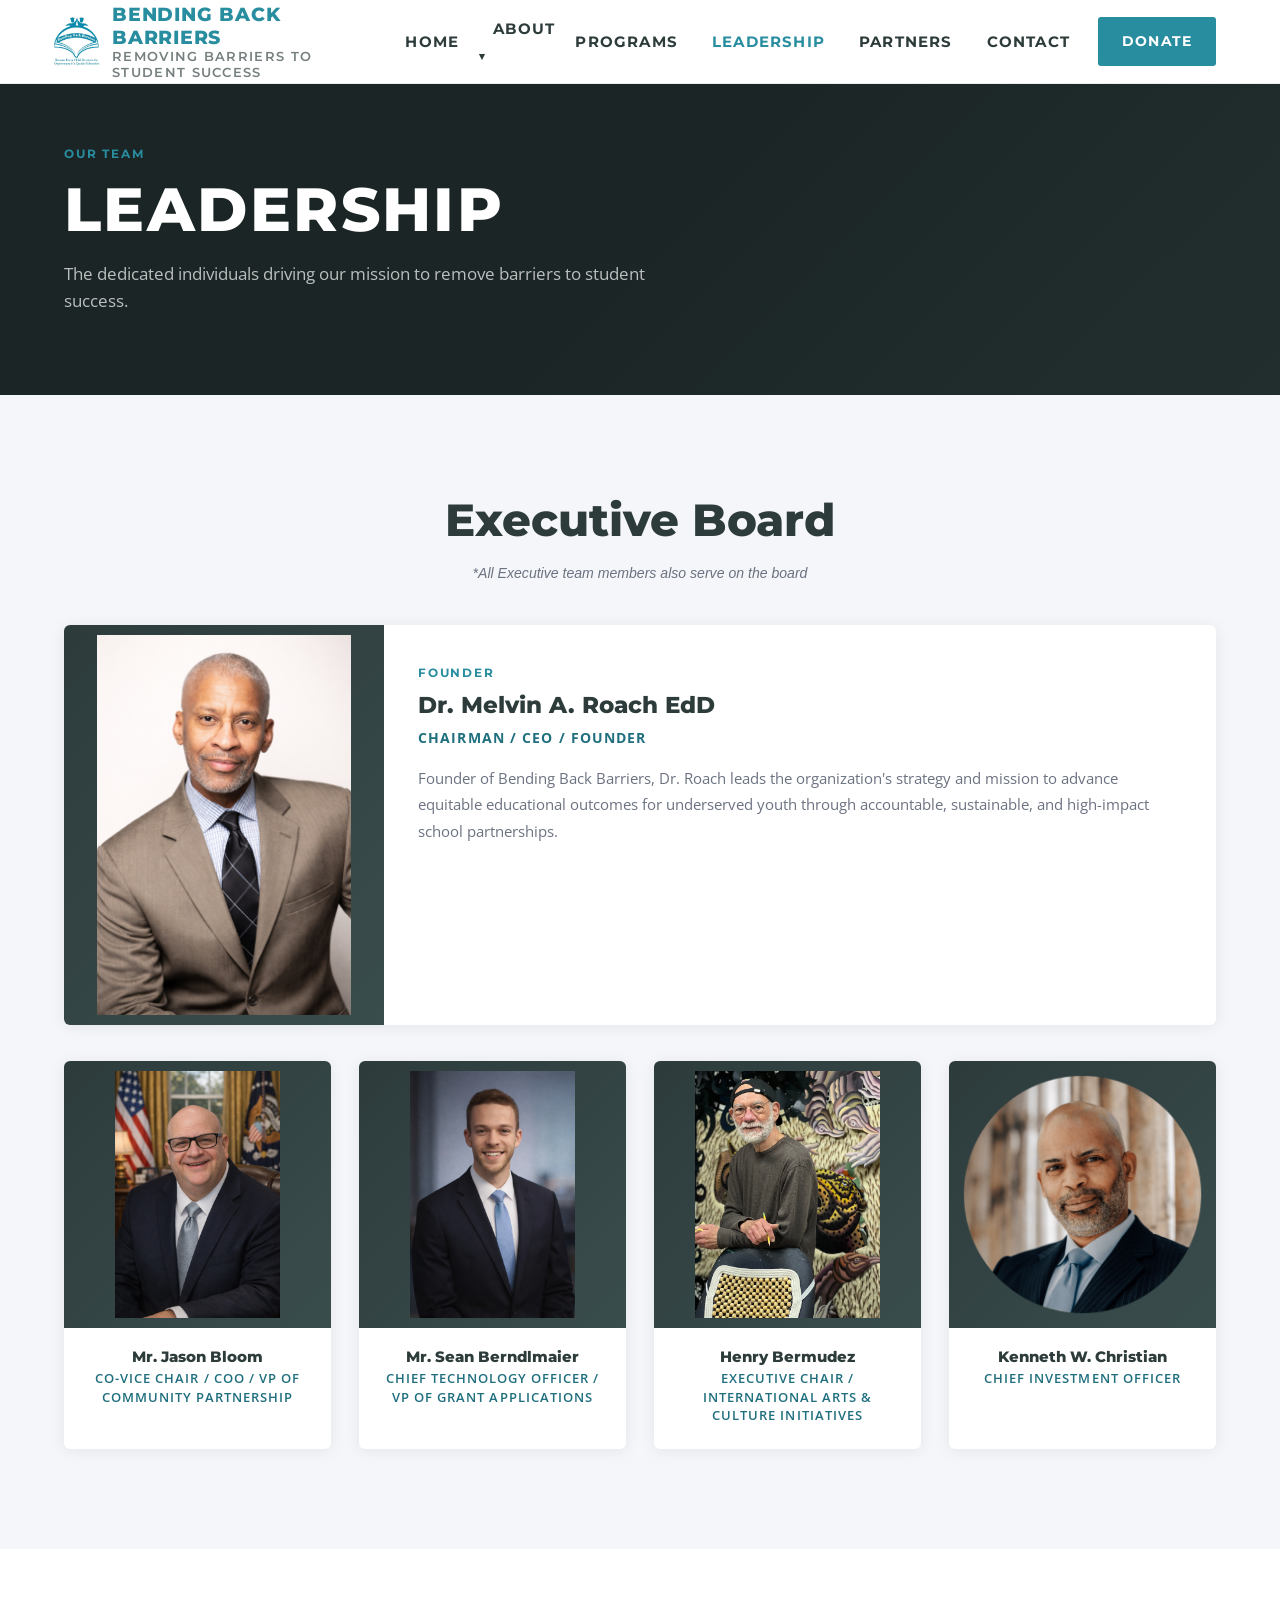
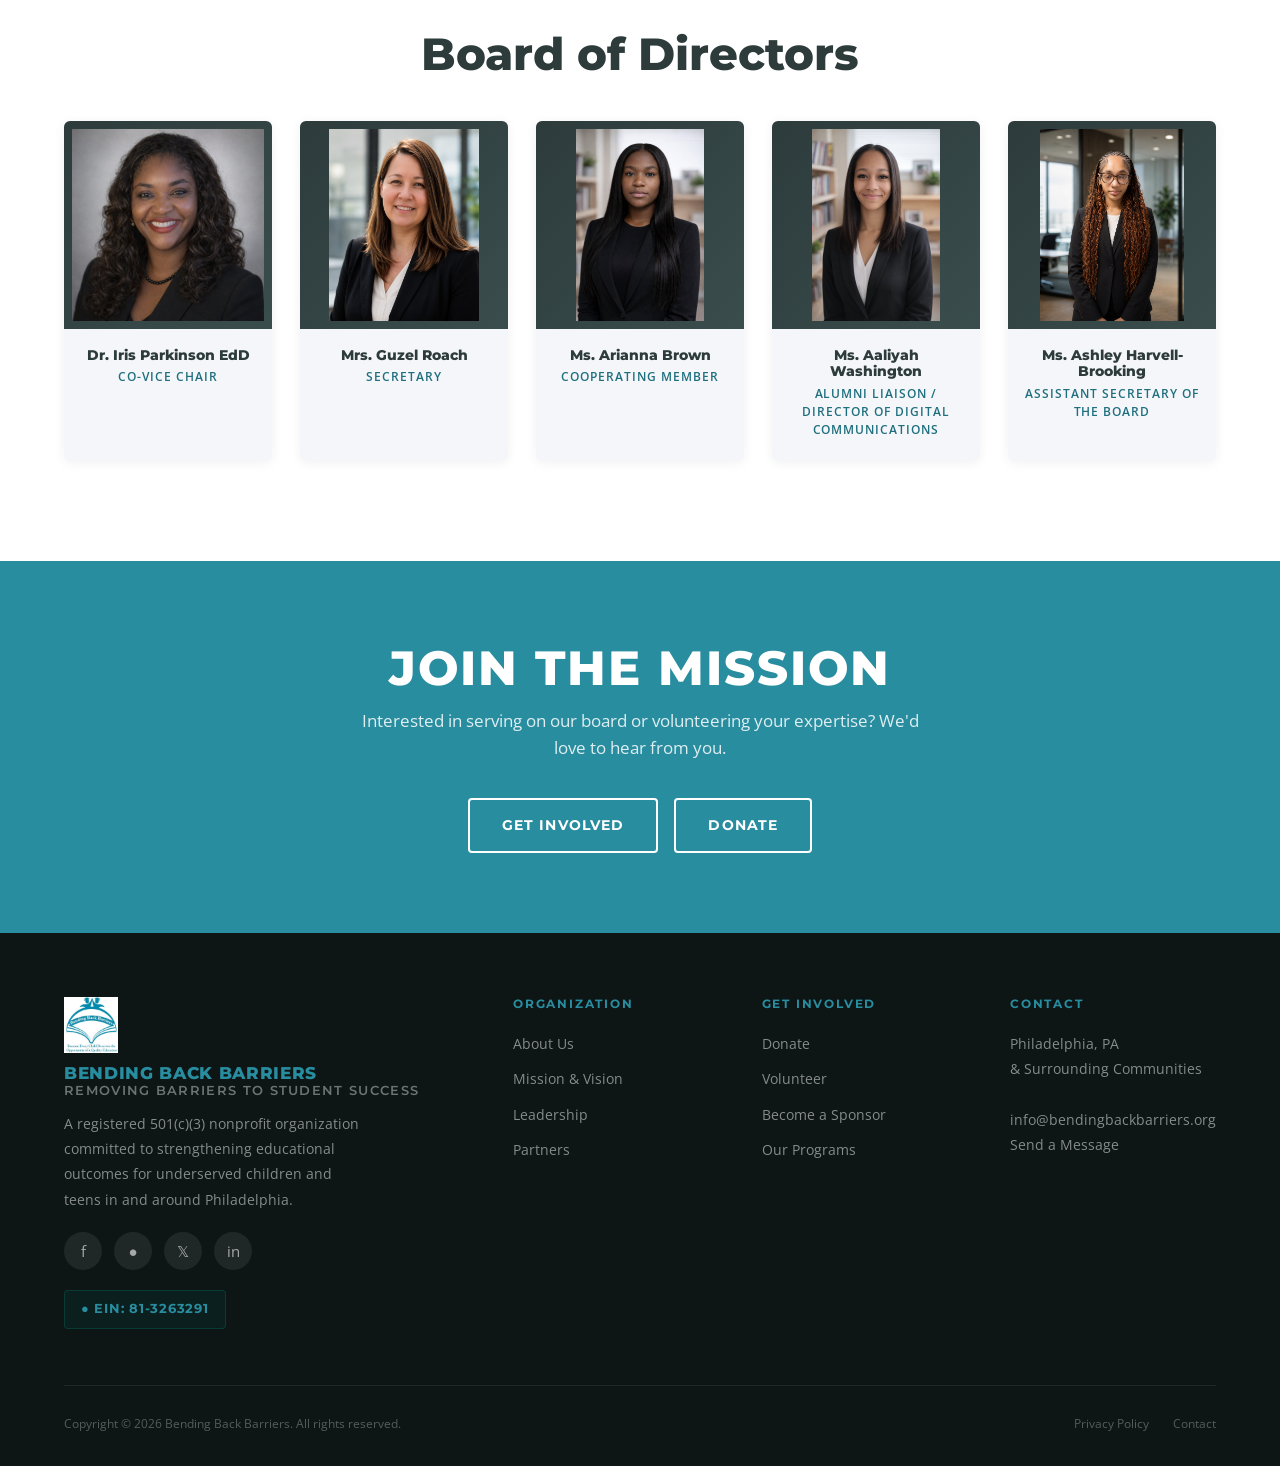
==== commit 22218d13: "Tons of website updates for programs section, Team section, logos, etc." ====
--- a/team.html
+++ b/team.html
@@ -116,55 +116,56 @@
   <section class="team-page">
     <div class="container">
       <div style="text-align:center;margin-bottom:16px;">
-        <span class="section-label">Executive Board</span>
-        <h2 class="section-title">Meet Our Leadership</h2>
-        <p class="section-sub" style="margin:0 auto;">Click any card to learn more about a team member.</p>
+        <h2 class="section-title">Executive Board</h2>
+        <p style="color:var(--gray);font-size:0.88rem;margin-top:8px;font-style:italic;">*All Executive team members also serve on the board</p>
+      </div>
+
+      <div class="founder-spotlight">
+        <div class="team-card founder-card" onclick="openBio('Dr. Melvin A. Roach EdD', 'Chairman / CEO / Founder', 'Dr. Melvin Roach is the Founder, CEO, and Chairman of Bending Back Barriers, leading the organization\'s mission to advance equitable educational outcomes for underserved youth. He brings extensive experience in education, leadership development, and organizational strategy, guiding programs that address academic, social, and wellness needs through school partnerships and community-centered initiatives.\n\nDr. Roach provides strategic oversight and governance, ensuring the organization operates with accountability, sustainability, and measurable impact. His work focuses on dismantling systemic barriers to learning, fostering collaboration with schools and families, and designing programs that create lasting opportunities for at-risk students to succeed academically and socially.')">
+          <div class="founder-photo-wrap">
+            <div class="team-photo founder-photo"><img src="img/DrRoach.png" alt="Dr. Melvin A. Roach EdD" /></div>
+          </div>
+          <div class="founder-content">
+            <span class="section-label">Founder</span>
+            <h3>Dr. Melvin A. Roach EdD</h3>
+            <p class="founder-role">Chairman / CEO / Founder</p>
+            <p class="founder-summary">Founder of Bending Back Barriers, Dr. Roach leads the organization's strategy and mission to advance equitable educational outcomes for underserved youth through accountable, sustainable, and high-impact school partnerships.</p>
+          </div>
+        </div>
       </div>
 
       <div class="team-page-grid">
-        <!-- Add real team members below. Replace emoji with <img src="img/team/name.jpg" alt="Name"> -->
-
-        <div class="team-card" onclick="openBio('Leader Name', 'Executive Director', 'Add a bio here. Describe this person\'s background, their passion for the mission, and their role within the organization.')">
-          <div class="team-photo">👤</div>
+        <div class="team-card" onclick="openBio('Mr. Jason Bloom', 'Co-Vice Chair / COO / VP of Community Partnership', 'Jason serves as Co-Vice Chairman of the Board of Directors for Bending Back Barriers, bringing over fifteen years of experience in education, student advocacy, and systems-based leadership. He is committed to equity and access, supporting historically marginalized students through inclusive, trauma-informed, and learner-centered practices.\n\nWith a background in education, law, and policy, Jason contributes to nonprofit governance, strategic planning, and organizational oversight. He focuses on strengthening school partnerships, expanding student support services, and promoting sustainable educational pathways, helping Bending Back Barriers dismantle systemic barriers and create opportunities for at-risk youth.')">
+          <div class="team-photo"><img src="img/BloomHeadshot.png" alt="Mr. Jason Bloom" /></div>
           <div class="team-info">
-            <h4>Leader Name</h4>
-            <p>Executive Director</p>
-          </div>
-        </div>
-
-        <div class="team-card" onclick="openBio('Board Member Name', 'Board Chair', 'Add a bio here. Describe this person\'s background, their passion for the mission, and their role within the organization.')">
-          <div class="team-photo">👤</div>
+            <h4>Mr. Jason Bloom</h4>
+            <p>Co-Vice Chair / COO / VP of Community Partnership</p>
+          </div>
+        </div>
+
+        <div class="team-card" onclick="openBio('Mr. Sean Berndlmaier', 'Chief Technology Officer /  VP of Grant Applications', 'Sean serves as Chief Technology Officer of Bending Back Barriers, overseeing the organization\'s technology strategy, digital infrastructure, and operational systems. He ensures that technology supports organizational efficiency, data-driven decision-making, and scalable solutions to enhance programs for at-risk youth.\n\nWith expertise in information systems, digital innovation, and operations management, Sean leads cross-functional teams to implement secure, sustainable technology solutions. He is committed to leveraging technology to strengthen organizational impact, support staff, and advance Bending Back Barriers\' mission of expanding opportunities for underserved students.')">
+          <div class="team-photo"><img src="img/SeanHeadshot.png" alt="Mr. Sean Berndlmaier" /></div>
           <div class="team-info">
-            <h4>Board Member Name</h4>
-            <p>Board Chair</p>
-          </div>
-        </div>
-
-        <div class="team-card" onclick="openBio('Team Member Name', 'Program Director', 'Add a bio here. Describe this person\'s background, their passion for the mission, and their role within the organization.')">
-          <div class="team-photo">👤</div>
+            <h4>Mr. Sean Berndlmaier</h4>
+            <p>Chief Technology Officer /<br>VP of Grant Applications</p>
+          </div>
+        </div>
+
+        <div class="team-card" onclick="openBio('Henry Bermudez', 'Executive Chair / International Arts & Culture Initiatives', 'Henry Bermudez is an internationally recognized contemporary artist whose work explores identity, history, and cross-cultural dialogue through painting, installation, and public art. Born in Maracaibo, Venezuela, Bermudez has exhibited widely in the United States and abroad and has represented Venezuela on the international stage. His work draws from pre-Hispanic, Afro-Caribbean, Judeo-Christian, and contemporary visual traditions, reflecting a lifelong commitment to storytelling across cultures.\n\nAs International Arts & Cultural Initiatives Lead, Bermudez brings a global perspective to the organization\'s mission, leveraging his international experience, artistic networks, and community leadership. Based in Philadelphia, he is the co-director of HOUSEGallery1816 and an active educator and mentor, dedicated to expanding access to the arts and fostering meaningful cultural exchange at both local and international levels.')">
+          <div class="team-photo"><img src="img/HenryBermudez_2023Portrait_jpg.jpg" alt="Henry Bermudez" /></div>
           <div class="team-info">
-            <h4>Team Member Name</h4>
-            <p>Program Director</p>
-          </div>
-        </div>
-
-        <div class="team-card" onclick="openBio('Team Member Name', 'Community Outreach Coordinator', 'Add a bio here. Describe this person\'s background, their passion for the mission, and their role within the organization.')">
-          <div class="team-photo">👤</div>
+            <h4>Henry Bermudez</h4>
+            <p>Executive Chair /<br>International Arts &amp; Culture Initiatives</p>
+          </div>
+        </div>
+
+        <div class="team-card" onclick="openBio('Kenneth W. Christian', 'Chief Investment Officer', 'Kenneth W. Christian is a seasoned Investment Advisor Representative (IAR) and President of Maplewood Financial Group, bringing decades of experience in wealth management, retirement planning, college planning, and estate strategies. With a background spanning both public service and financial advising, he is committed to helping individuals, families, and professionals navigate complex financial decisions and build secure, confident futures.\n\nBefore entering financial services in 1999, Kenneth served as a Philadelphia firefighter from 1989 to 2000 and in the United States Navy from 1981 to 1989. Since transitioning into financial advising, he has guided hundreds of clients through market cycles, retirement transitions, and long-term wealth-building strategies. A certified college advisor partnered with college funding solutions, Kenneth has also been recognized nationally, including being featured in Kiplinger\'s 2019 Summer Issue as one of America\'s Retirement Experts and named a Five-Star Wealth Manager by Philadelphia Magazine.')">
+          <div class="team-photo"><img src="img/Kenneth_Christian_Financial_Advisor_and_Coach_png.png" alt="Kenneth W. Christian" /></div>
           <div class="team-info">
-            <h4>Team Member Name</h4>
-            <p>Community Outreach</p>
-          </div>
-        </div>
-
-        <!-- Add more team members by duplicating a .team-card block above -->
-      </div>
-
-      <div style="background:var(--white);border-radius:8px;padding:40px;margin-top:48px;border:2px dashed #e2e8f0;text-align:center;">
-        <p style="color:var(--gray);font-size:0.95rem;margin-bottom:16px;">
-          <strong>To customize this page:</strong> Replace the placeholder names, titles, and bios above with your real team members.
-          Add headshot photos to the <code>img/team/</code> folder and replace the emoji placeholders.
-        </p>
-        <a href="contact.html" class="btn btn-outline-navy" style="font-size:0.8rem;">Join Our Team</a>
+            <h4>Kenneth W. Christian</h4>
+            <p>Chief Investment Officer</p>
+          </div>
+        </div>
       </div>
     </div>
   </section>
@@ -178,6 +179,58 @@
       <p id="bio-text"></p>
     </div>
   </div>
+
+  <!-- BOARD MEMBERS -->
+  <section class="board-section">
+    <div class="container">
+      <div style="text-align:center;margin-bottom:40px;">
+        <h2 class="section-title">Board of Directors</h2>
+      </div>
+      <div class="board-grid">
+
+        <div class="board-card">
+          <div class="board-photo"><img src="img/Iris.png" alt="Dr. Iris Parkinson EdD" /></div>
+          <div class="board-info">
+            <h4>Dr. Iris Parkinson EdD</h4>
+            <p>Co-Vice Chair</p>
+          </div>
+        </div>
+
+        <div class="board-card">
+          <div class="board-photo"><img src="img/Ms RoachProf.png" alt="Mrs. Guzel Roach" /></div>
+          <div class="board-info">
+            <h4>Mrs. Guzel Roach</h4>
+            <p>Secretary</p>
+          </div>
+        </div>
+
+        <div class="board-card">
+          <div class="board-photo"><img src="img/arianna.png" alt="Ms. Arianna Brown" /></div>
+          <div class="board-info">
+            <h4>Ms. Arianna Brown</h4>
+            <p>Cooperating Member</p>
+          </div>
+        </div>
+
+        <div class="board-card">
+          <div class="board-photo"><img src="img/aaliyah.png" alt="Ms. Aaliyah Washington" /></div>
+          <div class="board-info">
+            <h4>Ms. Aaliyah Washington</h4>
+            <p>Alumni Liaison /<br>Director of Digital Communications</p>
+          </div>
+        </div>
+
+        <div class="board-card">
+          <div class="board-photo"><img src="img/ashley.png" alt="Ms. Ashley Harvell-Brooking" /></div>
+          <div class="board-info">
+            <h4>Ms. Ashley Harvell-Brooking</h4>
+            <p>Assistant Secretary of the Board</p>
+          </div>
+        </div>
+
+      </div>
+    </div>
+  </section>
 
   <!-- CTA -->
   <section id="cta-banner">
--- a/css/styles.css
+++ b/css/styles.css
@@ -132,7 +132,7 @@
   background: var(--white);
   border-bottom: 1px solid rgba(0,0,0,0.08);
   padding: 0 5%;
-  height: 70px;
+  height: 84px;
   display: flex;
   align-items: center;
   justify-content: space-between;
@@ -147,10 +147,11 @@
   display: flex;
   align-items: center;
   gap: 12px;
+  margin-left: -12px;
 }
 
 .nav-logo-img {
-  height: 42px;
+  height: 50px;
   width: auto;
   object-fit: contain;
 }
@@ -158,7 +159,7 @@
 .nav-logo-text {
   font-family: var(--font-heading);
   font-weight: 800;
-  font-size: 1rem;
+  font-size: 1.2rem;
   color: var(--teal);
   line-height: 1.2;
   text-transform: uppercase;
@@ -168,7 +169,7 @@
 .nav-logo-text span {
   display: block;
   color: var(--charcoal);
-  font-size: 0.68rem;
+  font-size: 0.82rem;
   letter-spacing: 0.1em;
   font-weight: 600;
   opacity: 0.65;
@@ -183,11 +184,11 @@
 .nav-links a {
   color: var(--charcoal);
   font-family: var(--font-heading);
-  font-size: 0.78rem;
+  font-size: 0.94rem;
   font-weight: 700;
   letter-spacing: 0.08em;
   text-transform: uppercase;
-  padding: 8px 12px;
+  padding: 10px 14px;
   border-radius: 3px;
   transition: color 0.2s, background 0.2s;
 }
@@ -196,8 +197,8 @@
 .nav-links a.active { color: var(--teal); }
 
 .nav-links .btn-gold {
-  padding: 9px 20px;
-  font-size: 0.75rem;
+  padding: 11px 22px;
+  font-size: 0.9rem;
   margin-left: 8px;
   color: var(--white) !important;
 }
@@ -253,7 +254,7 @@
 .mobile-nav {
   display: none;
   position: fixed;
-  top: 70px; left: 0; right: 0; bottom: 0;
+  top: 84px; left: 0; right: 0; bottom: 0;
   background: var(--charcoal-dark);
   z-index: 999;
   overflow-y: auto;
@@ -790,6 +791,16 @@
   color: rgba(255,255,255,0.3);
 }
 
+.team-photo img {
+  width: 100%;
+  height: 100%;
+  object-fit: contain;
+  object-position: center top;
+  padding: 10px;
+  box-sizing: border-box;
+  display: block;
+}
+
 .team-info {
   padding: 20px 16px 24px;
 }
@@ -806,6 +817,7 @@
   text-transform: uppercase;
   letter-spacing: 0.08em;
   font-weight: 600;
+  line-height: 1.45;
 }
 
 /* =============================================
@@ -1140,6 +1152,184 @@
   padding: 100px 0;
 }
 
+.programs-intro {
+  text-align: center;
+  max-width: 760px;
+  margin: 0 auto 44px;
+}
+
+.featured-program {
+  display: grid;
+  grid-template-columns: 1.05fr 1fr;
+  gap: 0;
+  align-items: stretch;
+  margin-bottom: 56px;
+  background: var(--white);
+  border-radius: 12px;
+  overflow: hidden;
+  box-shadow: 0 10px 30px rgba(0,0,0,0.08);
+}
+
+.featured-program-copy {
+  padding: 44px 40px;
+  background: linear-gradient(180deg, #ffffff 0%, #f8fbfc 100%);
+}
+
+.featured-program-copy h3 {
+  font-size: clamp(1.9rem, 3vw, 2.7rem);
+  color: var(--charcoal);
+  margin-bottom: 18px;
+}
+
+.featured-program-copy p {
+  color: #4a5568;
+  font-size: 1rem;
+  line-height: 1.8;
+  margin-bottom: 16px;
+}
+
+.program-highlight-list {
+  display: flex;
+  flex-direction: column;
+  gap: 12px;
+  margin-top: 28px;
+}
+
+.program-highlight-item {
+  background: var(--teal-light);
+  border-left: 4px solid var(--teal);
+  padding: 14px 16px;
+  border-radius: 4px;
+  font-family: var(--font-heading);
+  font-size: 0.84rem;
+  font-weight: 700;
+  letter-spacing: 0.04em;
+  text-transform: uppercase;
+  color: var(--charcoal);
+}
+
+.featured-program-media {
+  background: #0f1a1b;
+  padding: 18px;
+}
+
+.featured-carousel {
+  display: flex;
+  flex-direction: column;
+  gap: 14px;
+}
+
+.carousel-stage {
+  position: relative;
+  border-radius: 12px;
+  overflow: hidden;
+  background: #0b1112;
+  min-height: 480px;
+  display: flex;
+  align-items: center;
+  justify-content: center;
+}
+
+.carousel-image {
+  width: 100%;
+  height: 100%;
+  object-fit: contain;
+  object-position: center center;
+  padding: 16px;
+  display: block;
+}
+
+.carousel-caption {
+  position: absolute;
+  left: 16px;
+  right: 16px;
+  bottom: 16px;
+  background: rgba(15,26,27,0.72);
+  color: var(--white);
+  font-family: var(--font-heading);
+  font-size: 0.78rem;
+  text-transform: uppercase;
+  letter-spacing: 0.08em;
+  font-weight: 700;
+  padding: 12px 14px;
+  border-radius: 8px;
+}
+
+.carousel-controls {
+  display: flex;
+  align-items: center;
+  justify-content: space-between;
+  gap: 12px;
+}
+
+.carousel-arrow {
+  width: 44px;
+  height: 44px;
+  border: none;
+  border-radius: 50%;
+  background: var(--charcoal);
+  color: var(--white);
+  font-size: 1.5rem;
+  line-height: 1;
+  cursor: pointer;
+  transition: background 0.2s, transform 0.2s;
+}
+
+.carousel-arrow:hover {
+  background: var(--teal);
+  transform: translateY(-1px);
+}
+
+.carousel-counter {
+  font-family: var(--font-heading);
+  font-size: 0.78rem;
+  font-weight: 700;
+  letter-spacing: 0.12em;
+  text-transform: uppercase;
+  color: rgba(255,255,255,0.72);
+}
+
+.carousel-thumbs {
+  display: grid;
+  grid-template-columns: repeat(4, 1fr);
+  gap: 14px;
+}
+
+.carousel-thumb {
+  padding: 0;
+  border: 3px solid transparent;
+  border-radius: 10px;
+  overflow: hidden;
+  background: #111;
+  cursor: pointer;
+  opacity: 0.78;
+  transition: border-color 0.2s, opacity 0.2s, transform 0.2s;
+}
+
+.carousel-thumb:hover,
+.carousel-thumb.is-active {
+  border-color: var(--teal);
+  opacity: 1;
+  transform: translateY(-2px);
+}
+
+.carousel-thumb img {
+  width: 100%;
+  height: 96px;
+  object-fit: cover;
+  display: block;
+}
+
+.programs-subhead {
+  text-align: left;
+  margin: 0 0 24px;
+}
+
+.programs-subhead h3 {
+  font-size: clamp(1.5rem, 2.6vw, 2.1rem);
+  color: var(--charcoal);
+}
+
 .programs-page-grid {
   display: grid;
   grid-template-columns: repeat(auto-fit, minmax(340px, 1fr));
@@ -1147,6 +1337,12 @@
   margin-top: 60px;
 }
 
+.programs-page-grid.compact-grid {
+  grid-template-columns: repeat(3, minmax(0, 1fr));
+  gap: 22px;
+  margin-top: 0;
+}
+
 .program-detail-card {
   background: var(--white);
   border-radius: 8px;
@@ -1172,11 +1368,20 @@
   padding: 28px 32px 36px;
 }
 
+.compact-card .program-detail-body {
+  padding: 22px 24px 26px;
+}
+
 .program-detail-body p {
   color: var(--gray);
   font-size: 0.92rem;
   line-height: 1.8;
   margin-bottom: 20px;
+}
+
+.compact-card .program-detail-body p {
+  margin-bottom: 0;
+  line-height: 1.75;
 }
 
 .program-features {
@@ -1216,11 +1421,134 @@
   background: var(--light);
 }
 
+.founder-spotlight {
+  margin-top: 40px;
+}
+
+.founder-card {
+  display: grid;
+  grid-template-columns: minmax(260px, 320px) 1fr;
+  align-items: stretch;
+  gap: 0;
+  text-align: left;
+}
+
+.founder-photo-wrap {
+  background: linear-gradient(135deg, var(--charcoal) 0%, var(--charcoal-mid) 100%);
+}
+
+.founder-photo {
+  aspect-ratio: 4 / 5;
+  background: transparent;
+}
+
+.founder-photo img {
+  object-position: center top;
+}
+
+.founder-content {
+  padding: 34px 34px 36px;
+}
+
+.founder-content .section-label {
+  margin-bottom: 10px;
+}
+
+.founder-content h3 {
+  font-size: 1.45rem;
+  color: var(--charcoal);
+  margin-bottom: 8px;
+}
+
+.founder-role {
+  font-size: 0.86rem;
+  color: var(--teal-dark);
+  text-transform: uppercase;
+  letter-spacing: 0.08em;
+  font-weight: 700;
+  margin-bottom: 16px;
+}
+
+.founder-summary {
+  color: var(--gray);
+  font-size: 0.95rem;
+  line-height: 1.75;
+}
+
 .team-page-grid {
   display: grid;
   grid-template-columns: repeat(auto-fill, minmax(240px, 1fr));
   gap: 28px;
-  margin-top: 60px;
+  margin-top: 36px;
+}
+
+/* =============================================
+   BOARD OF DIRECTORS SECTION
+   ============================================= */
+.board-section {
+  padding: 80px 0 100px;
+  background: var(--white);
+}
+
+.board-grid {
+  display: grid;
+  grid-template-columns: repeat(auto-fill, minmax(200px, 1fr));
+  gap: 28px;
+}
+
+.board-card {
+  background: var(--light);
+  border-radius: 6px;
+  overflow: hidden;
+  text-align: center;
+  box-shadow: 0 2px 12px rgba(0,0,0,0.06);
+}
+
+.board-photo {
+  width: 100%;
+  aspect-ratio: 1;
+  background: linear-gradient(135deg, var(--charcoal) 0%, var(--charcoal-mid) 100%);
+  display: flex;
+  align-items: center;
+  justify-content: center;
+  overflow: hidden;
+}
+
+.board-photo img {
+  width: 100%;
+  height: 100%;
+  object-fit: contain;
+  object-position: center top;
+  padding: 8px;
+  box-sizing: border-box;
+  display: block;
+}
+
+.board-photo--placeholder {
+  font-family: var(--font-heading);
+  font-size: 1.8rem;
+  font-weight: 800;
+  color: rgba(255,255,255,0.55);
+  letter-spacing: 0.06em;
+}
+
+.board-info {
+  padding: 18px 14px 22px;
+}
+
+.board-info h4 {
+  font-size: 0.9rem;
+  color: var(--charcoal);
+  margin-bottom: 5px;
+}
+
+.board-info p {
+  font-size: 0.78rem;
+  color: var(--teal-dark);
+  text-transform: uppercase;
+  letter-spacing: 0.08em;
+  font-weight: 600;
+  line-height: 1.45;
 }
 
 /* =============================================
@@ -1367,6 +1695,67 @@
 /* =============================================
    RESPONSIVE
    ============================================= */
+@media (max-width: 1200px) {
+  #navbar {
+    height: 78px;
+    padding: 0 3.5%;
+  }
+
+  .mobile-nav {
+    top: 78px;
+  }
+
+  .nav-logo {
+    gap: 10px;
+    margin-left: -8px;
+  }
+
+  .nav-logo-img {
+    height: 44px;
+  }
+
+  .nav-logo-text {
+    font-size: 1rem;
+  }
+
+  .nav-logo-text span {
+    font-size: 0.72rem;
+    letter-spacing: 0.08em;
+  }
+
+  .nav-links a {
+    font-size: 0.82rem;
+    padding: 8px 10px;
+  }
+
+  .nav-links .btn-gold {
+    padding: 9px 16px;
+    font-size: 0.8rem;
+    margin-left: 4px;
+  }
+}
+
+@media (max-width: 980px) {
+  .nav-links { display: none; }
+  .hamburger { display: flex; }
+
+  .nav-logo-text {
+    font-size: 0.92rem;
+  }
+
+  .nav-logo {
+    margin-left: -4px;
+  }
+
+  .nav-logo-text span {
+    display: none;
+  }
+
+  .nav-logo-img {
+    height: 40px;
+  }
+}
+
 @media (max-width: 1024px) {
   .footer-grid { grid-template-columns: 1fr 1fr; }
   .info-cards-grid { grid-template-columns: 1fr; }
@@ -1376,6 +1765,10 @@
 
   .info-cards-grid { gap: 40px; }
   .info-card h3 { font-size: clamp(1.8rem, 4vw, 2.2rem); }
+
+  .programs-page-grid.compact-grid {
+    grid-template-columns: repeat(2, minmax(0, 1fr));
+  }
 }
 
 @media (max-width: 768px) {
@@ -1389,6 +1782,26 @@
   .programs-grid,
   .programs-page-grid {
     grid-template-columns: 1fr;
+  }
+
+  .programs-page-grid.compact-grid {
+    grid-template-columns: 1fr;
+  }
+
+  .featured-program {
+    grid-template-columns: 1fr;
+  }
+
+  .featured-gallery {
+    min-height: 420px;
+  }
+
+  .featured-program-copy {
+    padding: 34px 26px;
+  }
+
+  .featured-program-media {
+    padding: 14px;
   }
 
   .contact-grid { grid-template-columns: 1fr; }
@@ -1399,6 +1812,14 @@
 
   .team-page-grid { grid-template-columns: repeat(2, 1fr); }
 
+  .founder-card {
+    grid-template-columns: 1fr;
+  }
+
+  .founder-photo {
+    aspect-ratio: 5 / 4;
+  }
+
   .help-card {
     min-height: 220px;
     padding: 28px 20px;
@@ -1425,4 +1846,28 @@
   .hero-actions { flex-direction: column; }
   .help-grid { grid-template-columns: 1fr; }
   .team-page-grid { grid-template-columns: 1fr; }
-}
+
+  .featured-gallery {
+    min-height: auto;
+  }
+
+  .carousel-stage {
+    min-height: 360px;
+  }
+
+  .carousel-thumbs {
+    grid-template-columns: repeat(2, 1fr);
+  }
+
+  .carousel-thumb img {
+    height: 88px;
+  }
+
+  .featured-program-copy {
+    padding: 28px 20px;
+  }
+
+  .programs-subhead {
+    text-align: center;
+  }
+}
